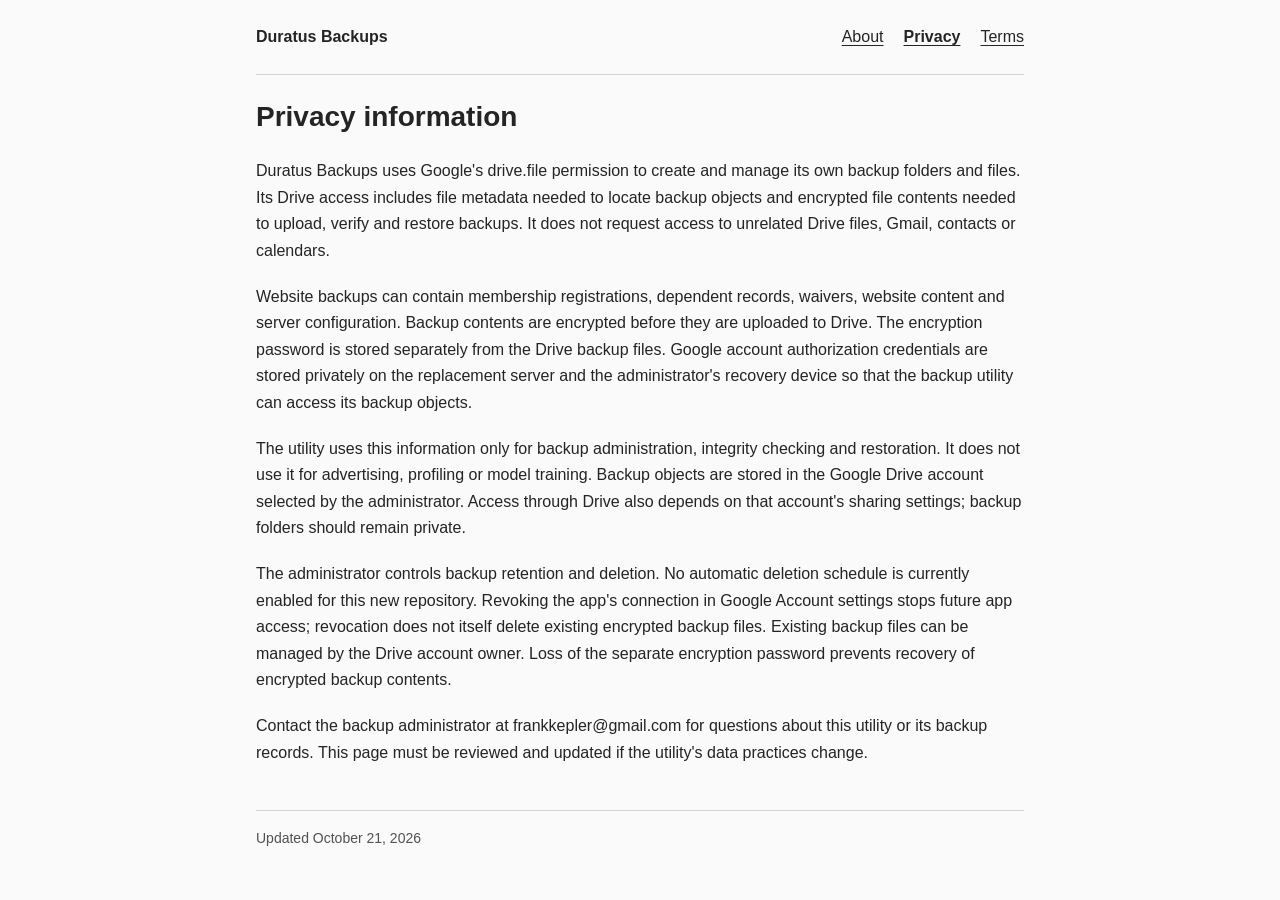
==== privacy.html @ 8ea06734 "Publish Duratus backup app information" ====
<!doctype html>
<html lang="en">
<head>
<meta charset="utf-8">
<meta name="viewport" content="width=device-width, initial-scale=1">
<title>Privacy information | Duratus Backups</title>
<meta name="description" content="Information about the private Duratus encrypted-backup utility.">
<link rel="stylesheet" href="styles.css">
</head>
<body>
<header><a href="index.html">Duratus Backups</a><nav aria-label="Information pages"><a href="index.html">About</a> <a href="privacy.html" aria-current="page">Privacy</a> <a href="terms.html">Terms</a></nav></header>
<main><h1>Privacy information</h1>
<p>Duratus Backups uses Google&#x27;s drive.file permission to create and manage its own backup folders and files. Its Drive access includes file metadata needed to locate backup objects and encrypted file contents needed to upload, verify and restore backups. It does not request access to unrelated Drive files, Gmail, contacts or calendars.</p>
<p>Website backups can contain membership registrations, dependent records, waivers, website content and server configuration. Backup contents are encrypted before they are uploaded to Drive. The encryption password is stored separately from the Drive backup files. Google account authorization credentials are stored privately on the replacement server and the administrator&#x27;s recovery device so that the backup utility can access its backup objects.</p>
<p>The utility uses this information only for backup administration, integrity checking and restoration. It does not use it for advertising, profiling or model training. Backup objects are stored in the Google Drive account selected by the administrator. Access through Drive also depends on that account&#x27;s sharing settings; backup folders should remain private.</p>
<p>The administrator controls backup retention and deletion. No automatic deletion schedule is currently enabled for this new repository. Revoking the app&#x27;s connection in Google Account settings stops future app access; revocation does not itself delete existing encrypted backup files. Existing backup files can be managed by the Drive account owner. Loss of the separate encryption password prevents recovery of encrypted backup contents.</p>
<p>Contact the backup administrator at frankkepler@gmail.com for questions about this utility or its backup records. This page must be reviewed and updated if the utility&#x27;s data practices change.</p>
</main>
<footer>Updated October 21, 2026</footer>
</body>
</html>
---- styles.css ----
html { color-scheme: light; background: #fafafa; color: #242424; font-family: "Helvetica Neue", Helvetica, sans-serif; line-height: 1.65; }
body { margin: 0 auto; max-width: 48rem; padding: 0 1.5rem; }
header { padding: 1.5rem 0; border-bottom: 1px solid #d4d4d4; display: flex; flex-wrap: wrap; align-items: center; justify-content: space-between; gap: 1rem; }
header > a { font-weight: 700; text-decoration: none; }
nav { display: flex; gap: 1.25rem; }
a { color: #242424; text-underline-offset: .2em; }
a[aria-current="page"] { font-weight: 700; }
a:focus-visible { outline: 2px solid currentColor; outline-offset: 4px; }
main { padding: 1.5rem 0; }
h1 { font-size: 1.75rem; line-height: 1.25; margin: 0 0 1.5rem; }
p { margin: 0 0 1.25rem; }
footer { padding: 1rem 0 1.5rem; border-top: 1px solid #d4d4d4; color: #525252; font-size: .875rem; }
@media (max-width: 30rem) { header { display: block; } nav { margin-top: .75rem; } }
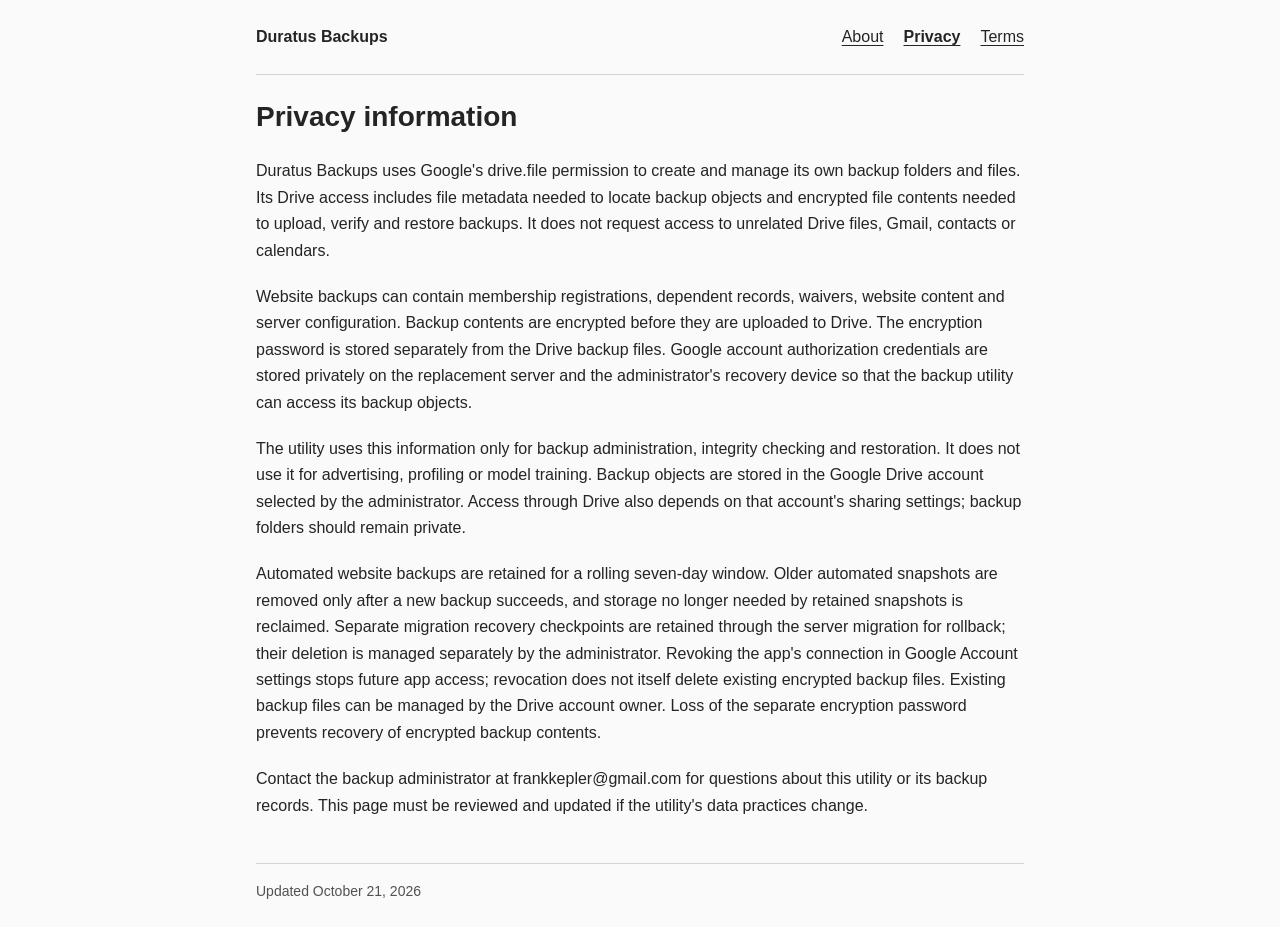
==== commit 7e2ee310: "Document rolling seven-day backup retention" ====
--- a/privacy.html
+++ b/privacy.html
@@ -13,7 +13,7 @@
 <p>Duratus Backups uses Google&#x27;s drive.file permission to create and manage its own backup folders and files. Its Drive access includes file metadata needed to locate backup objects and encrypted file contents needed to upload, verify and restore backups. It does not request access to unrelated Drive files, Gmail, contacts or calendars.</p>
 <p>Website backups can contain membership registrations, dependent records, waivers, website content and server configuration. Backup contents are encrypted before they are uploaded to Drive. The encryption password is stored separately from the Drive backup files. Google account authorization credentials are stored privately on the replacement server and the administrator&#x27;s recovery device so that the backup utility can access its backup objects.</p>
 <p>The utility uses this information only for backup administration, integrity checking and restoration. It does not use it for advertising, profiling or model training. Backup objects are stored in the Google Drive account selected by the administrator. Access through Drive also depends on that account&#x27;s sharing settings; backup folders should remain private.</p>
-<p>The administrator controls backup retention and deletion. No automatic deletion schedule is currently enabled for this new repository. Revoking the app&#x27;s connection in Google Account settings stops future app access; revocation does not itself delete existing encrypted backup files. Existing backup files can be managed by the Drive account owner. Loss of the separate encryption password prevents recovery of encrypted backup contents.</p>
+<p>Automated website backups are retained for a rolling seven-day window. Older automated snapshots are removed only after a new backup succeeds, and storage no longer needed by retained snapshots is reclaimed. Separate migration recovery checkpoints are retained through the server migration for rollback; their deletion is managed separately by the administrator. Revoking the app&#x27;s connection in Google Account settings stops future app access; revocation does not itself delete existing encrypted backup files. Existing backup files can be managed by the Drive account owner. Loss of the separate encryption password prevents recovery of encrypted backup contents.</p>
 <p>Contact the backup administrator at frankkepler@gmail.com for questions about this utility or its backup records. This page must be reviewed and updated if the utility&#x27;s data practices change.</p>
 </main>
 <footer>Updated October 21, 2026</footer>
